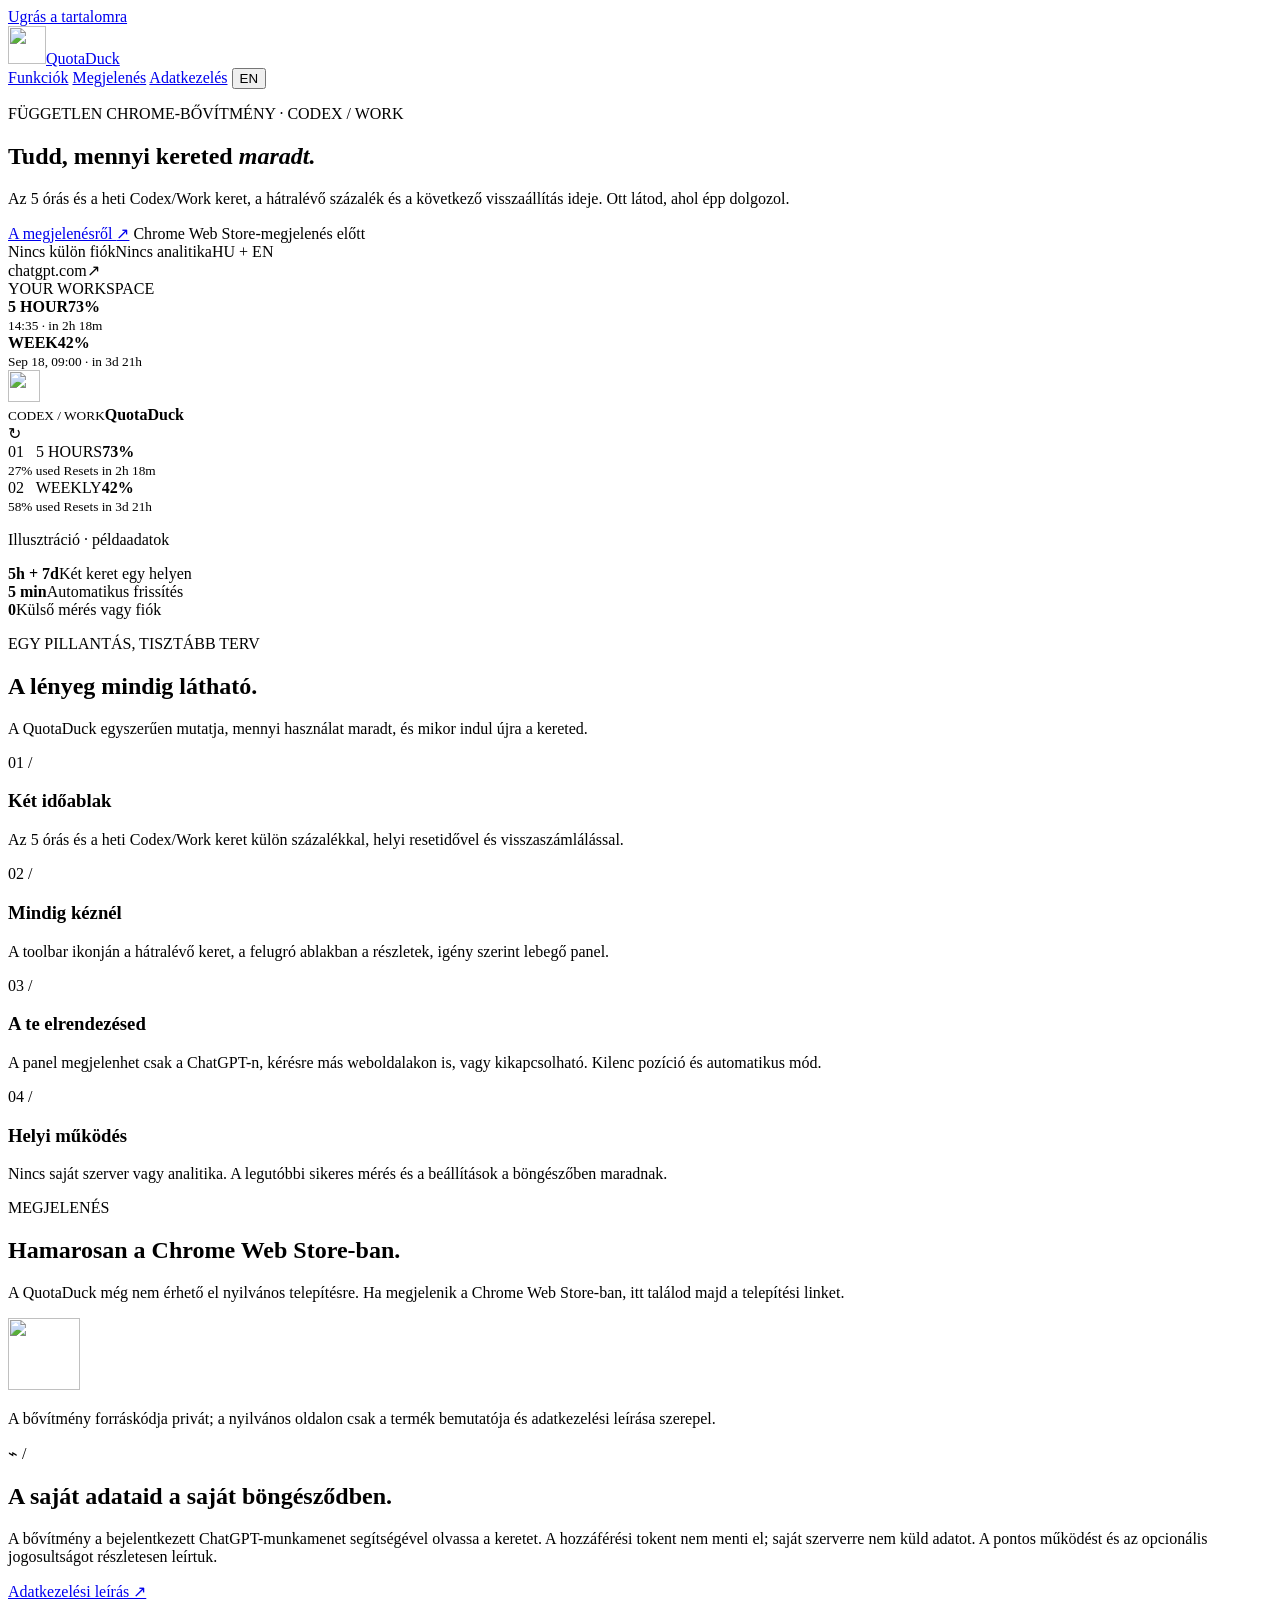
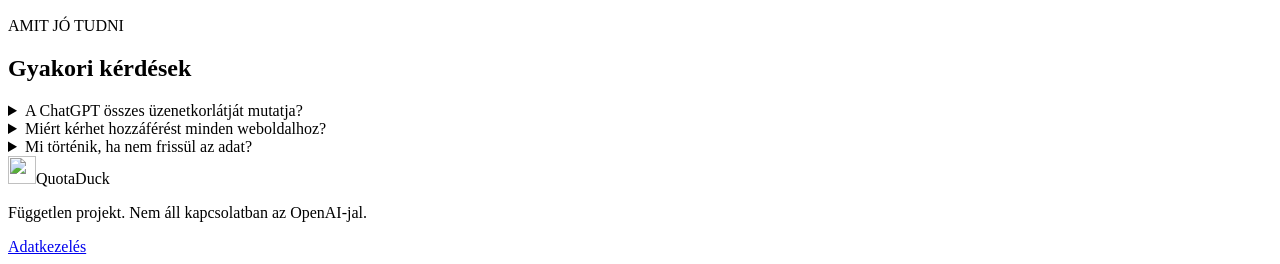
==== index.html @ 8b994635 "Publish QuotaDuck product website separately from private extension" ====
<!doctype html>
<html lang="hu">
<head>
  <meta charset="utf-8">
  <meta name="viewport" content="width=device-width, initial-scale=1">
  <meta name="theme-color" content="#081519">
  <meta name="description" content="QuotaDuck: a Codex/Work 5 órás és heti kerete, hátralévő része és resetideje egy pillantással.">
  <title>QuotaDuck — Codex használati keret egy pillantással</title>
  <link rel="icon" type="image/svg+xml" href="logo.svg">
  <link rel="stylesheet" href="style.css">
  <script src="site.js" defer></script>
</head>
<body>
  <a class="skip" href="#main">Ugrás a tartalomra</a>
  <header class="site-header wrap">
    <a class="brand" href="./" aria-label="QuotaDuck kezdőlap"><img src="logo.svg" alt="" width="38" height="38"><span>QuotaDuck</span></a>
    <nav aria-label="Oldalnavigáció">
      <a href="#features" data-i18n="navFeatures">Funkciók</a>
      <a href="#install" data-i18n="navInstall">Megjelenés</a>
      <a href="privacy.html" data-i18n="navPrivacy">Adatkezelés</a>
      <button class="language" type="button" id="language" aria-label="Switch to English">EN</button>
    </nav>
  </header>

  <main id="main">
    <section class="hero wrap">
      <div class="hero-copy">
        <p class="eyebrow"><span class="live-dot"></span><span data-i18n="eyebrow">FÜGGETLEN CHROME-BŐVÍTMÉNY · CODEX / WORK</span></p>
        <h1 data-i18n="heroTitle">Tudd, mennyi kereted <em>maradt.</em></h1>
        <p class="lead" data-i18n="heroLead">Az 5 órás és a heti Codex/Work keret, a hátralévő százalék és a következő visszaállítás ideje. Ott látod, ahol épp dolgozol.</p>
        <div class="hero-actions">
          <a class="button primary" href="#install" data-i18n="heroButton">A megjelenésről <span aria-hidden="true">↗</span></a>
          <span class="availability" data-i18n="storeSoon">Chrome Web Store-megjelenés előtt</span>
        </div>
        <div class="hero-foot"><span data-i18n="heroFoot1">Nincs külön fiók</span><span data-i18n="heroFoot2">Nincs analitika</span><span data-i18n="heroFoot3">HU + EN</span></div>
      </div>
      <div class="visual" aria-label="A bővítmény felületének illusztrációja">
        <div class="visual-top"><span class="dots"><i></i><i></i><i></i></span><span>chatgpt.com</span><span class="window-symbol">↗</span></div>
        <div class="visual-content">
          <span class="visual-label">YOUR WORKSPACE</span>
          <div class="ghost-line one"></div><div class="ghost-line two"></div><div class="ghost-line three"></div>
          <div class="floating">
            <div class="float-row"><b>5 HOUR</b><span class="bar"><i style="width:73%"></i></span><strong>73%</strong></div>
            <small>14:35 · in 2h 18m</small>
            <div class="float-divider"></div>
            <div class="float-row"><b>WEEK</b><span class="bar"><i style="width:42%"></i></span><strong>42%</strong></div>
            <small>Sep 18, 09:00 · in 3d 21h</small>
          </div>
        </div>
        <div class="popup-preview">
          <div class="popup-head"><img src="logo.svg" alt="" width="32" height="32"><div><small>CODEX / WORK</small><b>QuotaDuck</b></div><span>↻</span></div>
          <div class="preview-card"><div><span>01 &nbsp; 5 HOURS</span><strong>73%</strong></div><span class="preview-track"><i style="width:73%"></i></span><small>27% used <span>Resets in 2h 18m</span></small></div>
          <div class="preview-card"><div><span>02 &nbsp; WEEKLY</span><strong>42%</strong></div><span class="preview-track"><i style="width:42%"></i></span><small>58% used <span>Resets in 3d 21h</span></small></div>
          <p data-i18n="illustration">Illusztráció · példaadatok</p>
        </div>
      </div>
    </section>

    <section class="facts wrap" aria-label="A bővítmény röviden"><div><strong>5h + 7d</strong><span data-i18n="fact1">Két keret egy helyen</span></div><div><strong>5 min</strong><span data-i18n="fact2">Automatikus frissítés</span></div><div><strong>0</strong><span data-i18n="fact3">Külső mérés vagy fiók</span></div></section>

    <section class="section wrap" id="features">
      <p class="eyebrow" data-i18n="featuresEyebrow">EGY PILLANTÁS, TISZTÁBB TERV</p>
      <h2 data-i18n="featuresTitle">A lényeg mindig látható.</h2>
      <p class="section-intro" data-i18n="featuresIntro">A QuotaDuck egyszerűen mutatja, mennyi használat maradt, és mikor indul újra a kereted.</p>
      <div class="feature-grid">
        <article><span class="feature-icon">01 /</span><h3 data-i18n="feature1Title">Két időablak</h3><p data-i18n="feature1Body">Az 5 órás és a heti Codex/Work keret külön százalékkal, helyi resetidővel és visszaszámlálással.</p></article>
        <article><span class="feature-icon">02 /</span><h3 data-i18n="feature2Title">Mindig kéznél</h3><p data-i18n="feature2Body">A toolbar ikonján a hátralévő keret, a felugró ablakban a részletek, igény szerint lebegő panel.</p></article>
        <article><span class="feature-icon">03 /</span><h3 data-i18n="feature3Title">A te elrendezésed</h3><p data-i18n="feature3Body">A panel megjelenhet csak a ChatGPT-n, kérésre más weboldalakon is, vagy kikapcsolható. Kilenc pozíció és automatikus mód.</p></article>
        <article><span class="feature-icon">04 /</span><h3 data-i18n="feature4Title">Helyi működés</h3><p data-i18n="feature4Body">Nincs saját szerver vagy analitika. A legutóbbi sikeres mérés és a beállítások a böngészőben maradnak.</p></article>
      </div>
    </section>

    <section class="section install-section" id="install"><div class="wrap install-grid">
      <div><p class="eyebrow" data-i18n="installEyebrow">MEGJELENÉS</p><h2 data-i18n="installTitle">Hamarosan a Chrome Web Store-ban.</h2><p class="section-intro" data-i18n="installIntro">A QuotaDuck még nem érhető el nyilvános telepítésre. Ha megjelenik a Chrome Web Store-ban, itt találod majd a telepítési linket.</p></div>
      <div class="coming-soon"><img src="logo.svg" alt="" width="72" height="72"><p data-i18n="installStatus">A bővítmény forráskódja privát; a nyilvános oldalon csak a termék bemutatója és adatkezelési leírása szerepel.</p></div>
    </div></section>

    <section class="section wrap privacy-callout"><div><span class="feature-icon">⌁ /</span><h2 data-i18n="privacyTitle">A saját adataid a saját böngésződben.</h2><p data-i18n="privacyBody">A bővítmény a bejelentkezett ChatGPT-munkamenet segítségével olvassa a keretet. A hozzáférési tokent nem menti el; saját szerverre nem küld adatot. A pontos működést és az opcionális jogosultságot részletesen leírtuk.</p><a class="text-link" href="privacy.html" data-i18n="privacyLink">Adatkezelési leírás ↗</a></div></section>

    <section class="section wrap faq"><p class="eyebrow" data-i18n="faqEyebrow">AMIT JÓ TUDNI</p><h2 data-i18n="faqTitle">Gyakori kérdések</h2>
      <details><summary data-i18n="faq1Q">A ChatGPT összes üzenetkorlátját mutatja?</summary><p data-i18n="faq1A">Nem. A Codex / Work használati keretét mutatja, nem az egyes ChatGPT-modellek külön üzenetkorlátait.</p></details>
      <details><summary data-i18n="faq2Q">Miért kérhet hozzáférést minden weboldalhoz?</summary><p data-i18n="faq2A">Csak akkor, ha bekapcsolod a „Minden oldalon” lebegő panelt. Az alapbeállítás a ChatGPT-oldalakon jeleníti meg a panelt.</p></details>
      <details><summary data-i18n="faq3Q">Mi történik, ha nem frissül az adat?</summary><p data-i18n="faq3A">A legutóbbi sikeres mérés továbbra is látható. A ChatGPT belső, nem dokumentált végpontja idővel változhat, ezért ilyenkor frissítésre lehet szükség.</p></details>
    </section>
  </main>
  <footer class="wrap"><div class="brand"><img src="logo.svg" alt="" width="28" height="28"><span>QuotaDuck</span></div><p data-i18n="footer">Független projekt. Nem áll kapcsolatban az OpenAI-jal.</p><a href="privacy.html" data-i18n="navPrivacy">Adatkezelés</a></footer>
</body>
</html>
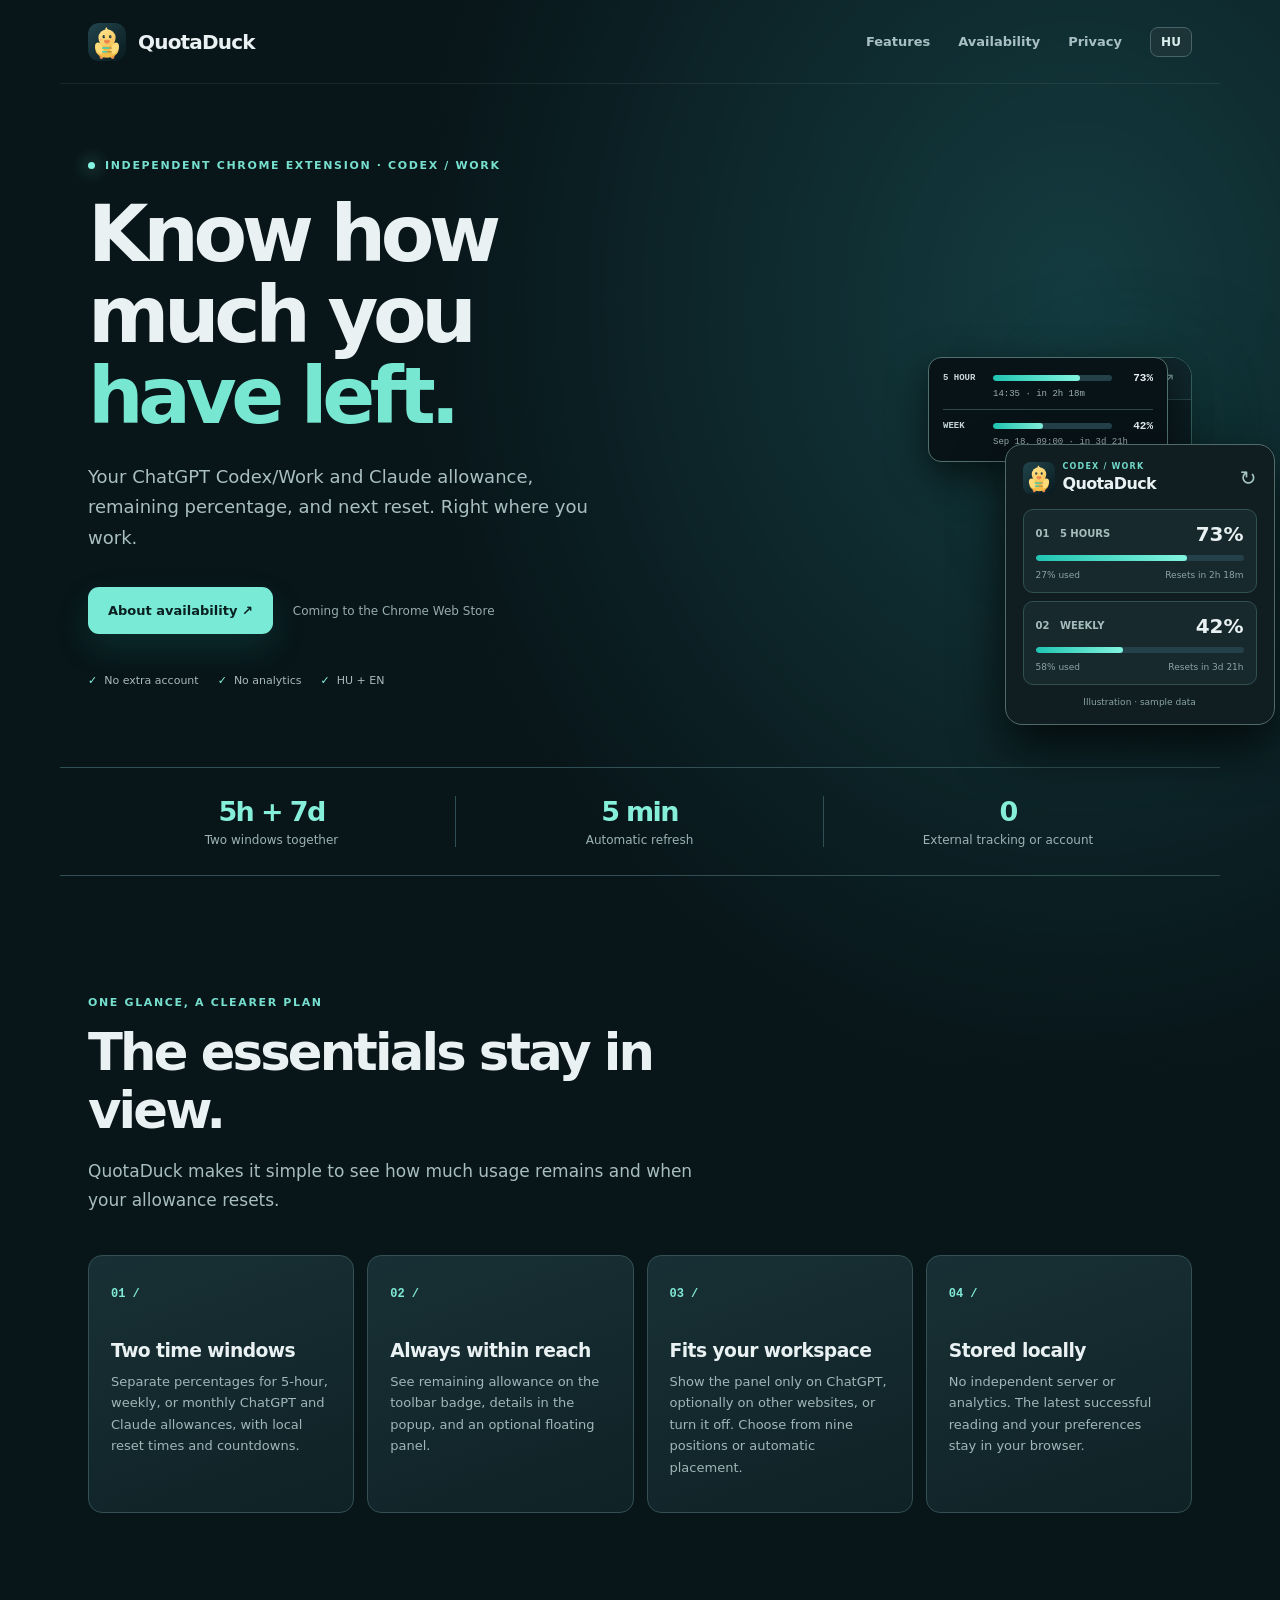
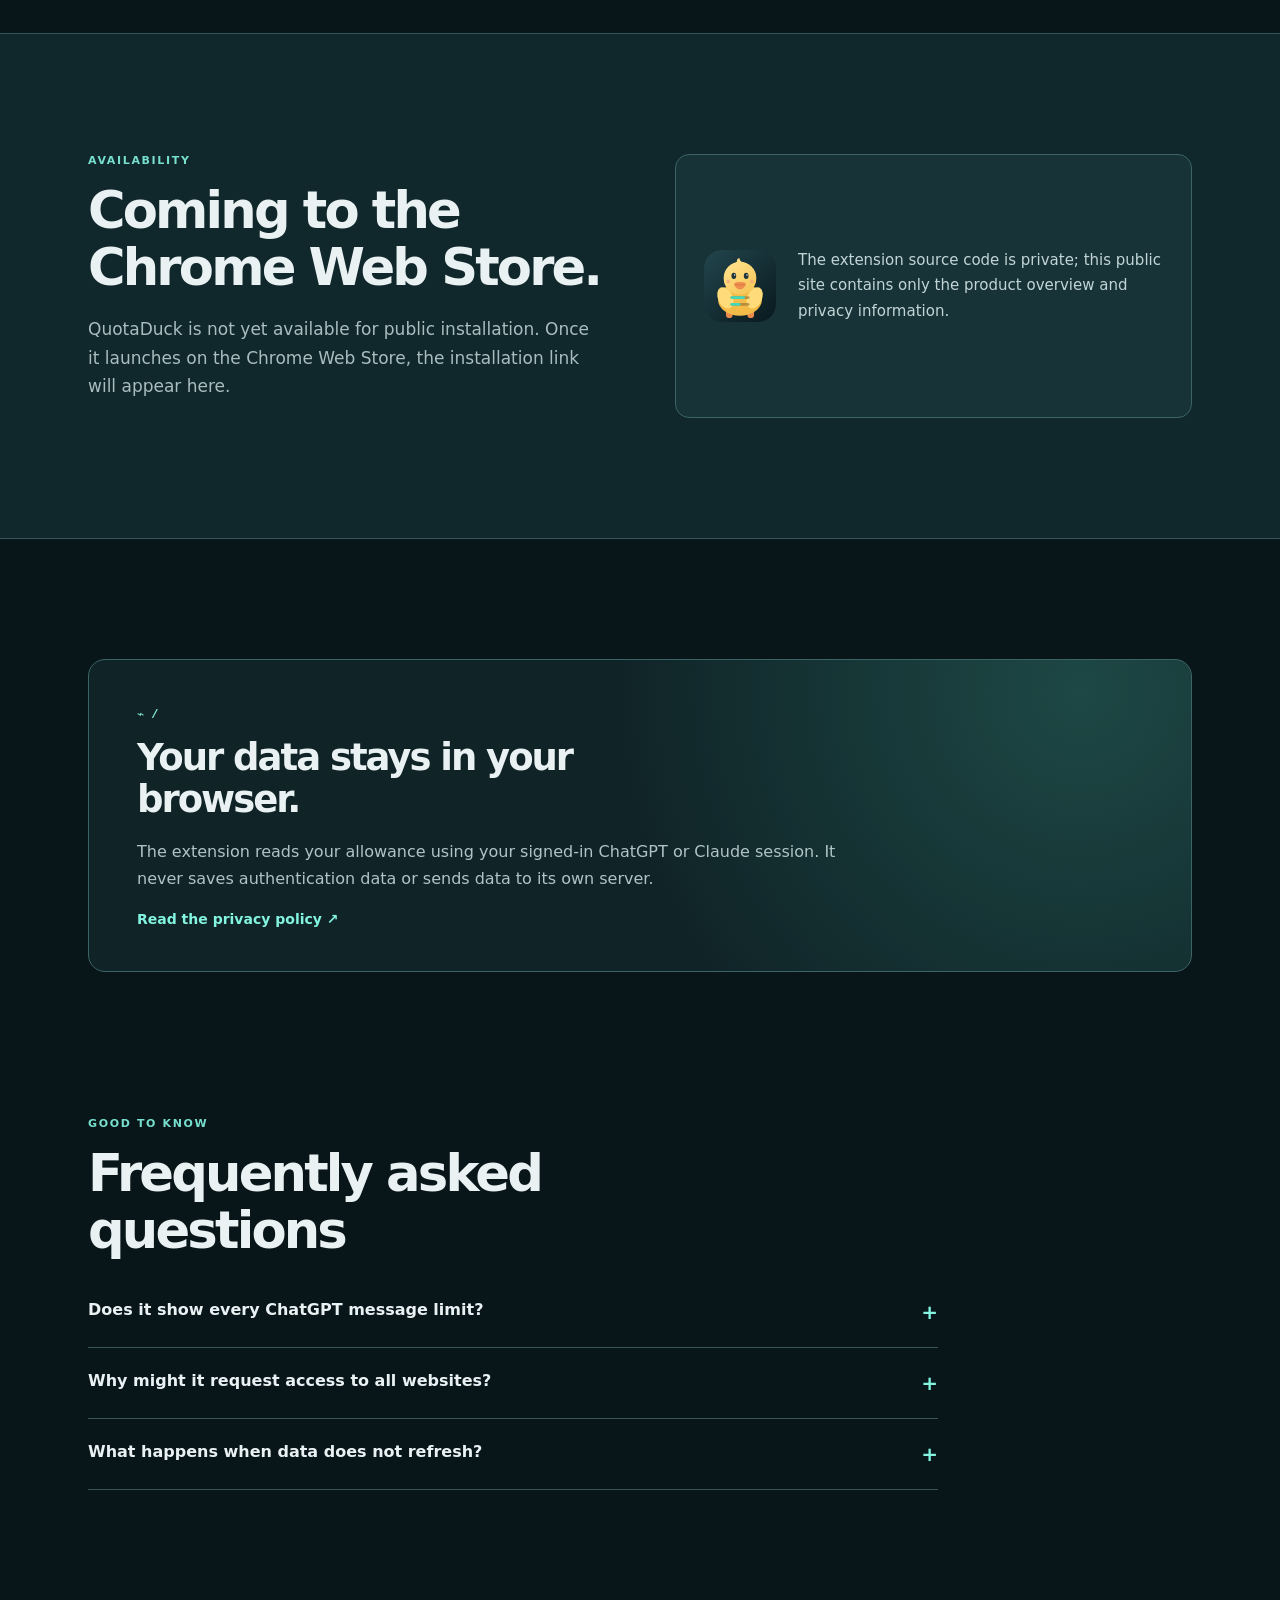
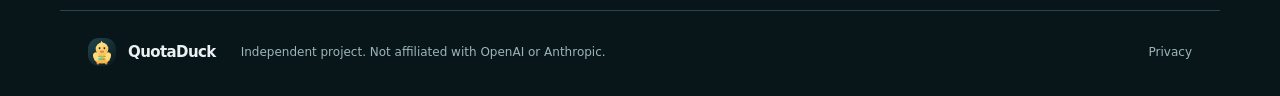
==== commit 460c853f: "Update QuotaDuck site and privacy policy" ====
--- a/index.html
+++ b/index.html
@@ -4,7 +4,7 @@
   <meta charset="utf-8">
   <meta name="viewport" content="width=device-width, initial-scale=1">
   <meta name="theme-color" content="#081519">
-  <meta name="description" content="QuotaDuck: a Codex/Work 5 órás és heti kerete, hátralévő része és resetideje egy pillantással.">
+  <meta name="description" content="QuotaDuck: a ChatGPT Codex/Work és Claude használati kerete, hátralévő része és resetideje egy pillantással.">
   <title>QuotaDuck — Codex használati keret egy pillantással</title>
   <link rel="icon" type="image/svg+xml" href="logo.svg">
   <link rel="stylesheet" href="style.css">
@@ -27,7 +27,7 @@
       <div class="hero-copy">
         <p class="eyebrow"><span class="live-dot"></span><span data-i18n="eyebrow">FÜGGETLEN CHROME-BŐVÍTMÉNY · CODEX / WORK</span></p>
         <h1 data-i18n="heroTitle">Tudd, mennyi kereted <em>maradt.</em></h1>
-        <p class="lead" data-i18n="heroLead">Az 5 órás és a heti Codex/Work keret, a hátralévő százalék és a következő visszaállítás ideje. Ott látod, ahol épp dolgozol.</p>
+        <p class="lead" data-i18n="heroLead">A ChatGPT Codex/Work és Claude használati kerete, a hátralévő százalék és a következő visszaállítás ideje. Ott látod, ahol épp dolgozol.</p>
         <div class="hero-actions">
           <a class="button primary" href="#install" data-i18n="heroButton">A megjelenésről <span aria-hidden="true">↗</span></a>
           <span class="availability" data-i18n="storeSoon">Chrome Web Store-megjelenés előtt</span>
@@ -63,7 +63,7 @@
       <h2 data-i18n="featuresTitle">A lényeg mindig látható.</h2>
       <p class="section-intro" data-i18n="featuresIntro">A QuotaDuck egyszerűen mutatja, mennyi használat maradt, és mikor indul újra a kereted.</p>
       <div class="feature-grid">
-        <article><span class="feature-icon">01 /</span><h3 data-i18n="feature1Title">Két időablak</h3><p data-i18n="feature1Body">Az 5 órás és a heti Codex/Work keret külön százalékkal, helyi resetidővel és visszaszámlálással.</p></article>
+        <article><span class="feature-icon">01 /</span><h3 data-i18n="feature1Title">Két időablak</h3><p data-i18n="feature1Body">Az 5 órás, heti vagy havi ChatGPT- és Claude-keretek külön százalékkal, helyi resetidővel és visszaszámlálással.</p></article>
         <article><span class="feature-icon">02 /</span><h3 data-i18n="feature2Title">Mindig kéznél</h3><p data-i18n="feature2Body">A toolbar ikonján a hátralévő keret, a felugró ablakban a részletek, igény szerint lebegő panel.</p></article>
         <article><span class="feature-icon">03 /</span><h3 data-i18n="feature3Title">A te elrendezésed</h3><p data-i18n="feature3Body">A panel megjelenhet csak a ChatGPT-n, kérésre más weboldalakon is, vagy kikapcsolható. Kilenc pozíció és automatikus mód.</p></article>
         <article><span class="feature-icon">04 /</span><h3 data-i18n="feature4Title">Helyi működés</h3><p data-i18n="feature4Body">Nincs saját szerver vagy analitika. A legutóbbi sikeres mérés és a beállítások a böngészőben maradnak.</p></article>
@@ -75,7 +75,7 @@
       <div class="coming-soon"><img src="logo.svg" alt="" width="72" height="72"><p data-i18n="installStatus">A bővítmény forráskódja privát; a nyilvános oldalon csak a termék bemutatója és adatkezelési leírása szerepel.</p></div>
     </div></section>
 
-    <section class="section wrap privacy-callout"><div><span class="feature-icon">⌁ /</span><h2 data-i18n="privacyTitle">A saját adataid a saját böngésződben.</h2><p data-i18n="privacyBody">A bővítmény a bejelentkezett ChatGPT-munkamenet segítségével olvassa a keretet. A hozzáférési tokent nem menti el; saját szerverre nem küld adatot. A pontos működést és az opcionális jogosultságot részletesen leírtuk.</p><a class="text-link" href="privacy.html" data-i18n="privacyLink">Adatkezelési leírás ↗</a></div></section>
+    <section class="section wrap privacy-callout"><div><span class="feature-icon">⌁ /</span><h2 data-i18n="privacyTitle">A saját adataid a saját böngésződben.</h2><p data-i18n="privacyBody">A bővítmény a bejelentkezett ChatGPT- vagy Claude-munkamenet segítségével olvassa a keretet. A hitelesítési adatokat nem menti el; saját szerverre nem küld adatot.</p><a class="text-link" href="privacy.html" data-i18n="privacyLink">Adatkezelési tájékoztató ↗</a></div></section>
 
     <section class="section wrap faq"><p class="eyebrow" data-i18n="faqEyebrow">AMIT JÓ TUDNI</p><h2 data-i18n="faqTitle">Gyakori kérdések</h2>
       <details><summary data-i18n="faq1Q">A ChatGPT összes üzenetkorlátját mutatja?</summary><p data-i18n="faq1A">Nem. A Codex / Work használati keretét mutatja, nem az egyes ChatGPT-modellek külön üzenetkorlátait.</p></details>
@@ -83,6 +83,6 @@
       <details><summary data-i18n="faq3Q">Mi történik, ha nem frissül az adat?</summary><p data-i18n="faq3A">A legutóbbi sikeres mérés továbbra is látható. A ChatGPT belső, nem dokumentált végpontja idővel változhat, ezért ilyenkor frissítésre lehet szükség.</p></details>
     </section>
   </main>
-  <footer class="wrap"><div class="brand"><img src="logo.svg" alt="" width="28" height="28"><span>QuotaDuck</span></div><p data-i18n="footer">Független projekt. Nem áll kapcsolatban az OpenAI-jal.</p><a href="privacy.html" data-i18n="navPrivacy">Adatkezelés</a></footer>
+  <footer class="wrap"><div class="brand"><img src="logo.svg" alt="" width="28" height="28"><span>QuotaDuck</span></div><p data-i18n="footer">Független projekt. Nem áll kapcsolatban az OpenAI-jal vagy az Anthropic-kal.</p><a href="privacy.html" data-i18n="navPrivacy">Adatkezelés</a></footer>
 </body>
 </html>
--- a/style.css
+++ b/style.css
@@ -0,0 +1,14 @@
+:root{font-family:Inter,ui-sans-serif,system-ui,-apple-system,BlinkMacSystemFont,"Segoe UI",sans-serif;color:#e9f1f2;background:#081519;font-synthesis:none;scroll-behavior:smooth}
+*{box-sizing:border-box}body{margin:0;background:radial-gradient(ellipse 65% 30% at 84% 9%,#143c40 0%,transparent 80%),#081519}a{color:inherit;text-decoration:none}button{font:inherit}button,a{outline-offset:4px}button:focus-visible,a:focus-visible,summary:focus-visible{outline:2px solid #82f4df}h1,h2,h3,p{margin-top:0}.wrap{max-width:1160px;margin-inline:auto;padding-inline:28px}.skip{position:absolute;left:-9999px;top:10px;background:#82f4df;color:#081519;padding:10px;z-index:10}.skip:focus{left:10px}
+.site-header{min-height:84px;display:flex;justify-content:space-between;align-items:center;gap:24px;border-bottom:1px solid #ffffff13}.brand{display:flex;gap:12px;align-items:center;font-weight:800;letter-spacing:-.04em;font-size:20px}.brand img{border-radius:11px}.site-header nav{display:flex;gap:28px;align-items:center;color:#a8c0c3;font-size:13px;font-weight:650}.site-header nav a:hover,footer a:hover,.text-link:hover{color:#82f4df}.language{min-width:42px;padding:7px 9px;color:#d9eeec;background:#1c3437;border:1px solid #476367;border-radius:8px;cursor:pointer;font-weight:800;font-size:12px}
+.hero{min-height:640px;display:grid;grid-template-columns:1fr 1fr;align-items:center;gap:44px;padding-top:75px;padding-bottom:80px}.eyebrow{display:flex;align-items:center;gap:10px;color:#76dfce;font-size:11px;font-weight:800;letter-spacing:.15em}.live-dot{width:7px;height:7px;border-radius:50%;background:#82f4df;box-shadow:0 0 18px #82f4df}.hero h1{font-size:clamp(52px,6.1vw,82px);line-height:1.04;letter-spacing:-.068em;margin:22px 0 24px;max-width:680px}.hero h1 em{font-style:normal;color:#78e7d2}.lead{font-size:18px;line-height:1.7;color:#aabfc1;max-width:550px}.hero-actions{display:flex;align-items:center;gap:20px;flex-wrap:wrap;margin-top:34px}.button{display:inline-flex;align-items:center;gap:26px;padding:16px 20px;border-radius:11px;font-size:13px;font-weight:800}.primary{background:#79ead5;color:#092021;box-shadow:0 14px 35px #1cb9a326}.primary:hover{background:#a0f8e6}.availability{color:#97acaf;font-size:12px}.hero-foot{display:flex;gap:19px;margin-top:40px;color:#a8babc;font-size:11px}.hero-foot span:before{content:"✓";color:#82f4df;margin-right:7px}
+.visual{position:relative;max-width:550px;margin-left:auto;aspect-ratio:1.04;background:#0c1d22;border:1px solid #34605f;border-radius:20px;box-shadow:0 30px 100px #0009,0 0 85px #32d4be18;overflow:visible}.visual-top{height:42px;background:#10262b;border-radius:19px 19px 0 0;border-bottom:1px solid #274449;display:flex;align-items:center;justify-content:space-between;padding:0 16px;color:#719196;font-size:10px}.dots{display:flex;gap:5px}.dots i{height:6px;width:6px;border-radius:50%;background:#506e72}.window-symbol{font-size:16px}.visual-content{position:absolute;inset:42px 0 0;padding:45px}.visual-label{color:#3e6467;letter-spacing:.16em;font-size:10px;font-weight:800}.ghost-line{height:12px;border-radius:99px;background:#1b3338;margin-top:25px}.ghost-line.one{width:75%}.ghost-line.two{width:91%;opacity:.7}.ghost-line.three{width:54%;opacity:.5}.floating{position:absolute;right:23px;bottom:28px;width:240px;background:#081317;border:1px solid #52706d;border-radius:13px;padding:14px;box-shadow:0 14px 38px #0009}.float-row{display:grid;grid-template-columns:42px 1fr 33px;gap:8px;align-items:center}.float-row b,.float-row strong,.floating small{font-family:ui-monospace,SFMono-Regular,Menlo,monospace}.float-row b{font-size:9px;color:#c6d5d5}.float-row strong{font-size:11px;text-align:right}.bar,.preview-track{height:6px;border-radius:100px;background:#244149;overflow:hidden}.bar i,.preview-track i{display:block;height:100%;border-radius:inherit;background:linear-gradient(90deg,#20c5b2,#82f4df)}.floating small{font-size:9px;color:#9bafb1;display:block;margin:5px 0 0 50px}.float-divider{height:1px;background:#32474a;margin:10px 0}.popup-preview{position:absolute;top:86px;left:-50px;width:270px;background:#101e22;border:1px solid #526b6a;border-radius:17px;box-shadow:0 23px 50px #000b;padding:17px}.popup-head{display:flex;align-items:center;gap:8px;margin-bottom:15px}.popup-head div{display:grid;gap:3px;flex:1}.popup-head small{font-size:8px;letter-spacing:.15em;color:#70d8c8;font-weight:800}.popup-head b{letter-spacing:-.04em;font-size:16px}.popup-head>span{color:#a6c6c4;font-size:20px}.preview-card{display:grid;gap:9px;background:#17292d;border:1px solid #315052;border-radius:10px;padding:12px;margin:8px 0}.preview-card>div{display:flex;justify-content:space-between;align-items:center}.preview-card>div span{font-size:10px;color:#a5bcbd;font-weight:750}.preview-card strong{font-size:20px}.preview-card small{font-size:9px;color:#8da4a6;display:flex;justify-content:space-between}.popup-preview>p{font-size:9px;color:#89a3a4;margin:12px 0 0;text-align:center}
+.facts{display:grid;grid-template-columns:repeat(3,1fr);border-top:1px solid #315055;border-bottom:1px solid #315055;padding-top:28px;padding-bottom:28px}.facts div{display:grid;gap:6px;text-align:center;border-right:1px solid #315055}.facts div:last-child{border:0}.facts strong{font-size:27px;letter-spacing:-.06em;color:#86efda}.facts span{font-size:12px;color:#9db3b5}.section{padding-top:120px;padding-bottom:120px}.section h2{font-size:clamp(34px,4vw,53px);line-height:1.12;letter-spacing:-.055em;margin:15px 0 18px;max-width:680px}.section-intro{font-size:17px;line-height:1.7;color:#a8bdc0;max-width:640px}.feature-grid{display:grid;grid-template-columns:repeat(4,1fr);gap:13px;margin-top:40px}.feature-grid article{padding:26px 22px 34px;border:1px solid #345054;background:linear-gradient(160deg,#183035,#0f2226);border-radius:14px;min-height:236px}.feature-icon{font:700 12px ui-monospace,monospace;color:#80ead6}.feature-grid h3{margin:39px 0 10px;letter-spacing:-.03em}.feature-grid p{color:#9fb7b9;line-height:1.65;font-size:13px;margin:0}.install-section{background:#10272b;border-block:1px solid #35545a}.install-grid{display:grid;grid-template-columns:1fr 1fr;gap:70px}.steps{list-style:none;counter-reset:step;display:grid;gap:0;padding:0;margin:0}.steps li{counter-increment:step;display:flex;align-items:flex-start;gap:19px;padding:18px 0;border-bottom:1px solid #38545a;color:#c2d4d5;line-height:1.6;font-size:14px}.steps li:before{content:counter(step,decimal-leading-zero);font:800 13px ui-monospace,monospace;color:#8cebd7}.steps code{background:#213b3f;border-radius:4px;padding:2px 4px}.privacy-callout>div{border:1px solid #3c6365;background:radial-gradient(circle at 90% 10%,#1d4845,transparent 45%),#102428;padding:43px 48px;border-radius:17px}.privacy-callout h2{font-size:37px;max-width:600px}.privacy-callout p{max-width:720px;color:#afc4c6;line-height:1.7}.text-link{font-weight:750;color:#82f4df;font-size:14px}.faq{padding-top:25px}.faq details{border-bottom:1px solid #3a5457;padding:23px 0;max-width:850px}.faq summary{cursor:pointer;font-weight:700;list-style:none;display:flex;justify-content:space-between;gap:20px}.faq summary:after{content:"+";font-size:20px;color:#82f4df}.faq details[open] summary:after{content:"−"}.faq details p{font-size:14px;line-height:1.7;color:#aac0c1;max-width:680px;margin:13px 0 0}footer{border-top:1px solid #29464a;display:flex;align-items:center;gap:25px;padding-top:27px;padding-bottom:30px;color:#9cb6b7;font-size:12px}footer .brand{font-size:15px;color:#e9f1f2}footer p{margin:0;flex:1}
+.legal{max-width:850px;padding-top:75px;padding-bottom:120px}.legal h1{font-size:clamp(36px,5vw,58px);letter-spacing:-.055em;margin:18px 0}.legal .lead{max-width:770px}.legal h2{margin:42px 0 10px;font-size:23px}.legal p,.legal li{color:#b3c8c9;line-height:1.75;font-size:15px}.legal a{color:#82f4df;text-decoration:underline}.legal ul{padding-left:23px}.legal .note{padding:18px 20px;background:#132d31;border:1px solid #365759;border-radius:10px}.legal [data-lang][hidden]{display:none}
+@media(max-width:1000px){.hero{gap:16px}.visual{transform:scale(.88);transform-origin:right center}.popup-preview{left:-27px}.feature-grid{grid-template-columns:repeat(2,1fr)}}
+@media(max-width:760px){.wrap{padding-inline:21px}.site-header{min-height:70px}.site-header nav{gap:14px}.site-header nav a{display:none}.site-header nav a[href="privacy.html"]{display:block}.hero{grid-template-columns:1fr;min-height:0;padding-top:80px;padding-bottom:70px;gap:60px}.hero h1{font-size:clamp(48px,10vw,72px)}.hero-foot{flex-wrap:wrap}.visual{width:min(100%,500px);margin-inline:auto;transform:none;aspect-ratio:1.08}.popup-preview{left:10px;top:55px;width:57%;padding:12px}.popup-head{margin-bottom:8px}.popup-head img{width:26px}.preview-card{padding:9px;margin:5px 0}.preview-card strong{font-size:16px}.preview-card small{display:none}.floating{right:9px;bottom:15px;width:50%;padding:9px}.floating small{display:none}.float-divider{margin:6px 0}.float-row{grid-template-columns:35px 1fr 25px;gap:3px}.float-row b,.float-row strong{font-size:8px}.facts strong{font-size:20px}.facts span{font-size:10px}.section{padding-top:85px;padding-bottom:85px}.install-grid{grid-template-columns:1fr;gap:24px}.privacy-callout>div{padding:30px}.privacy-callout h2{font-size:30px}footer{flex-wrap:wrap}footer p{order:3;flex-basis:100%}}
+@media(max-width:520px){.hero h1{font-size:50px}.eyebrow{font-size:9px;letter-spacing:.09em}.visual{aspect-ratio:1}.feature-grid{grid-template-columns:1fr}.feature-grid article{min-height:0}.feature-grid h3{margin-top:25px}.facts{gap:8px}.facts div{padding-inline:5px}.hero-foot{gap:10px}.lead{font-size:16px}.hero-actions{align-items:flex-start;flex-direction:column}.site-header nav{gap:10px}}
+@media(prefers-reduced-motion:reduce){:root{scroll-behavior:auto}}
+
+.coming-soon{display:flex;align-items:center;gap:22px;padding:28px;background:#173338;border:1px solid #3c6365;border-radius:14px}.coming-soon img{flex:none;border-radius:18px}.coming-soon p{margin:0;color:#c2d4d5;line-height:1.7;font-size:15px}
+@media(max-width:520px){.coming-soon{align-items:flex-start;flex-direction:column}}
